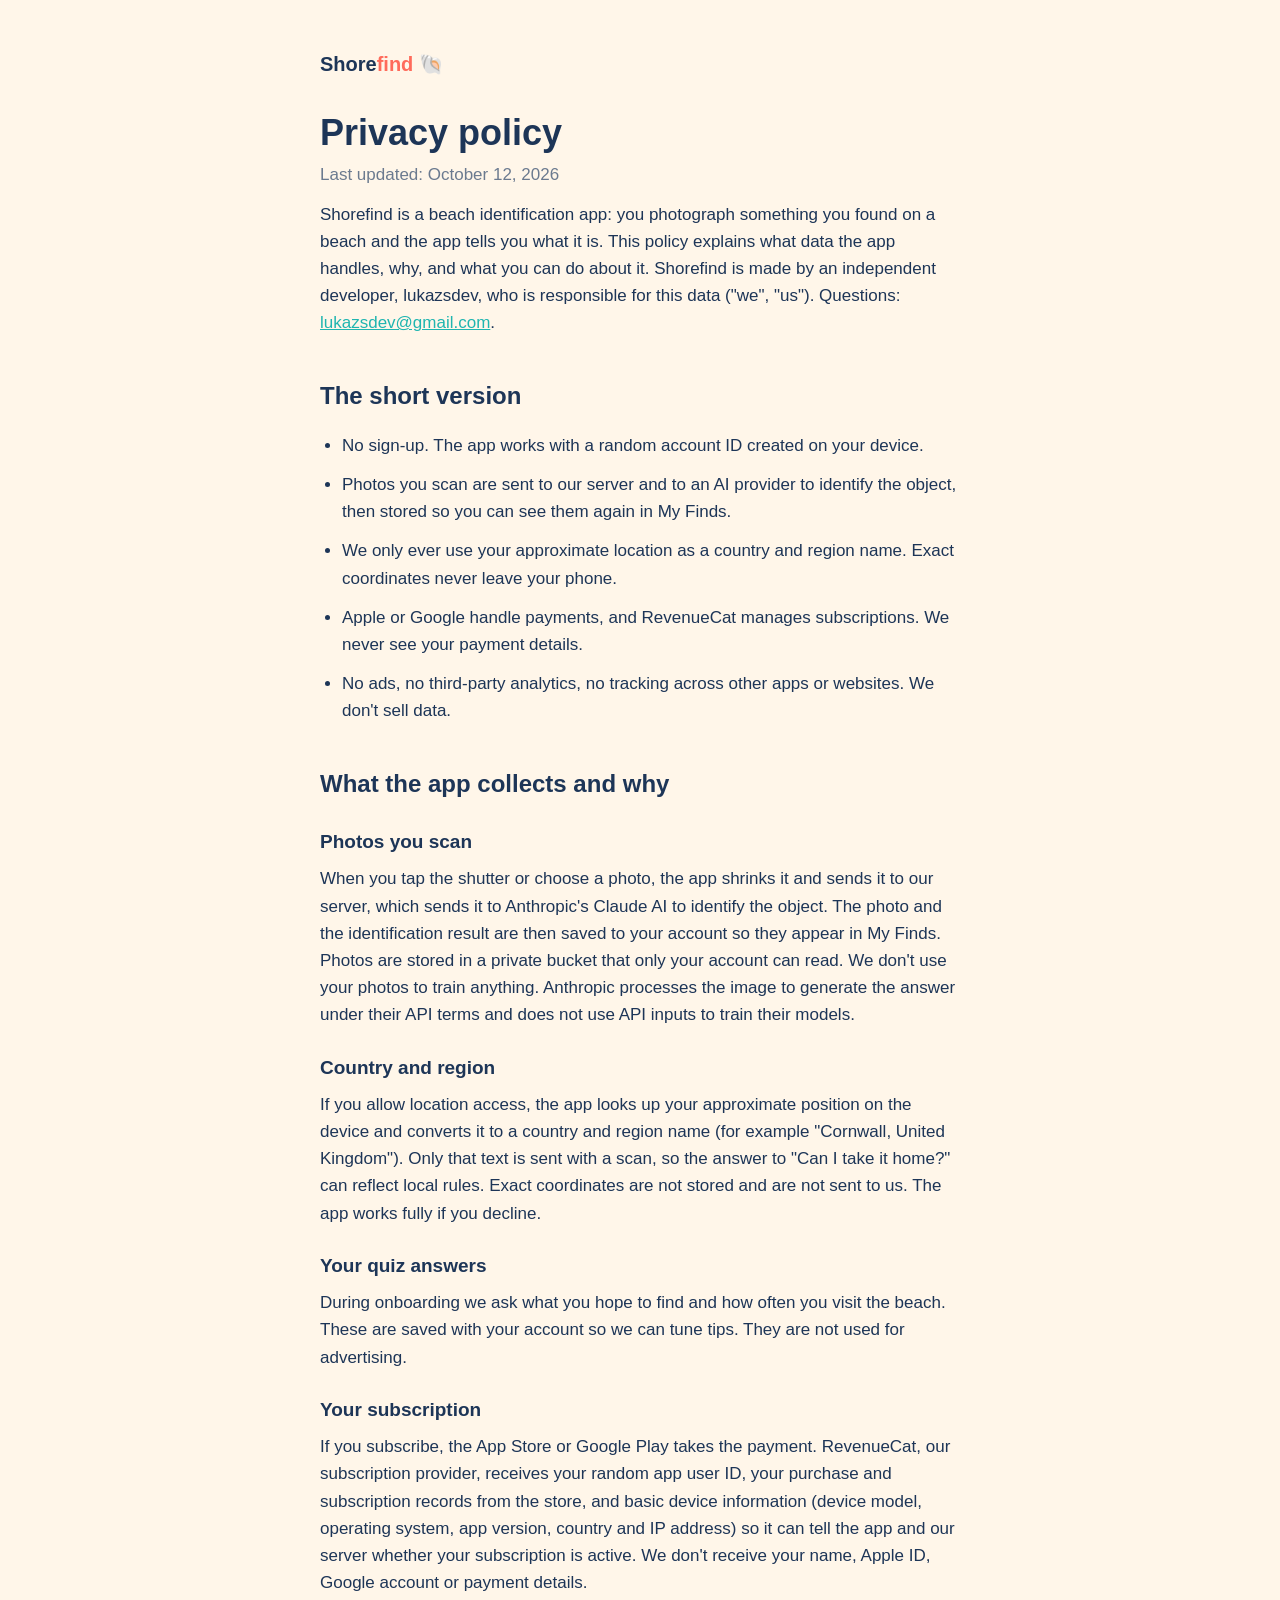
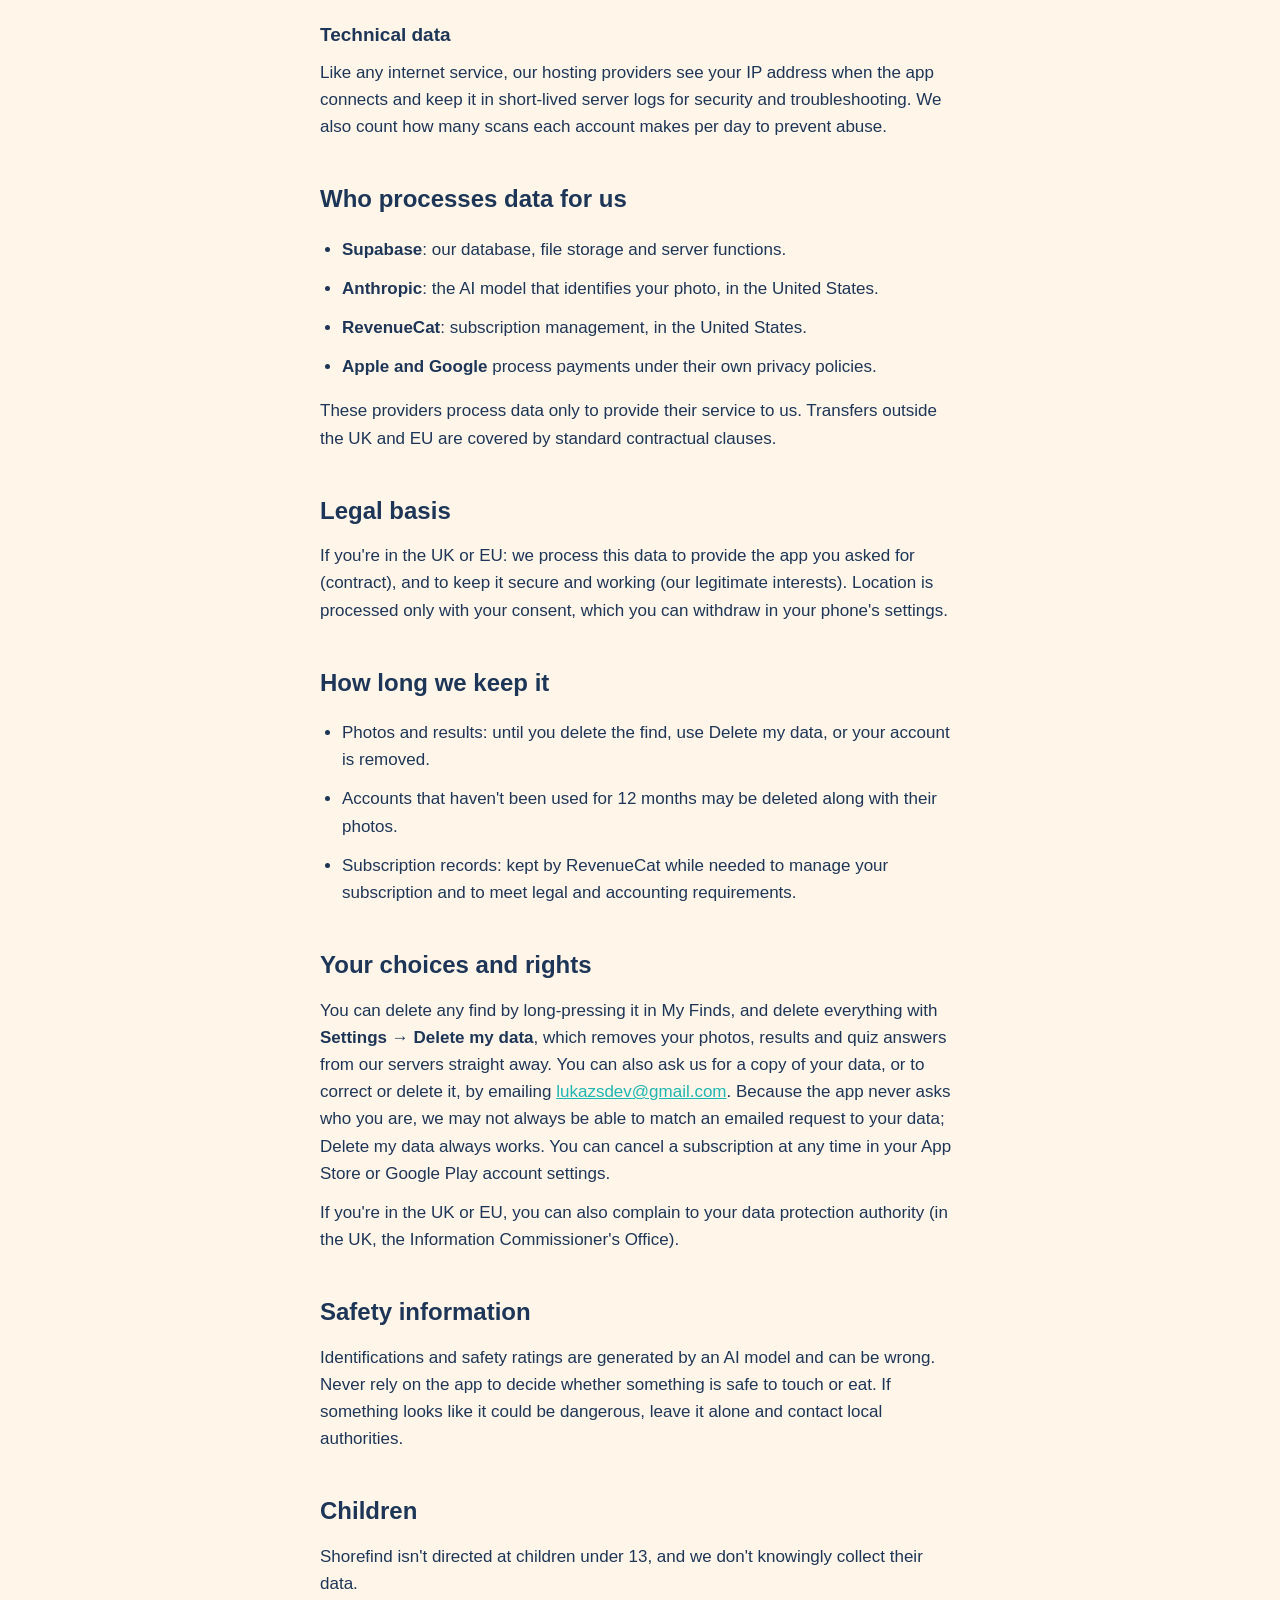
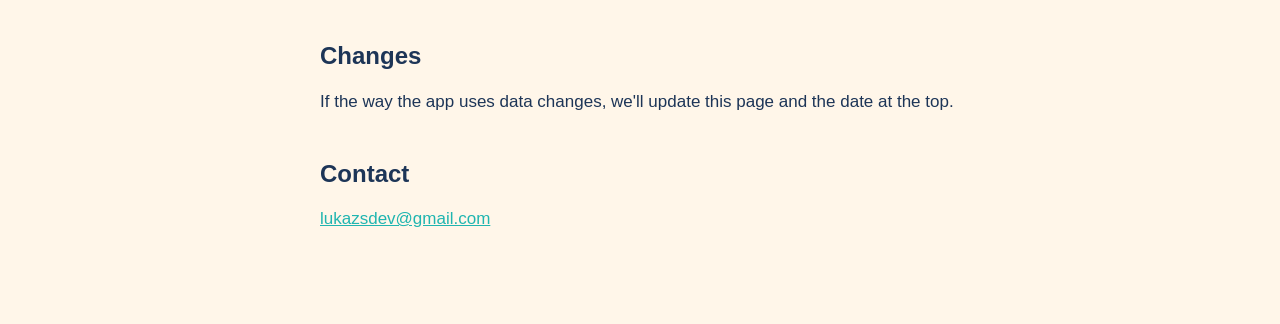
==== privacy/index.html @ d8ca5ec5 "Shorefind privacy policy, terms of use and support page Co-Authored-By: Claude Fable 5.1 <noreply@an" ====
<!doctype html>
<html lang="en">
  <head>
    <meta charset="utf-8" />
    <meta name="viewport" content="width=device-width, initial-scale=1" />
    <title>Privacy policy · Shorefind</title>
    <meta name="description" content="How the Shorefind app handles your data." />
    <link rel="stylesheet" href="../style.css" />
  </head>
  <body>
    <main>
      <p class="wordmark"><a href="../">Shore<span>find</span> 🐚</a></p>
      <h1>Privacy policy</h1>
      <p class="muted">Last updated: October 12, 2026</p>

      <p>
        Shorefind is a beach identification app: you photograph something you found on a beach and the app tells you what it is. This policy explains what data the app handles, why, and what you can do about it. Shorefind is made by an independent developer, lukazsdev, who is responsible for this data ("we", "us"). Questions: <a href="mailto:lukazsdev@gmail.com">lukazsdev@gmail.com</a>.
      </p>

      <h2>The short version</h2>
      <ul>
        <li>No sign-up. The app works with a random account ID created on your device.</li>
        <li>Photos you scan are sent to our server and to an AI provider to identify the object, then stored so you can see them again in My Finds.</li>
        <li>We only ever use your approximate location as a country and region name. Exact coordinates never leave your phone.</li>
        <li>Apple or Google handle payments, and RevenueCat manages subscriptions. We never see your payment details.</li>
        <li>No ads, no third-party analytics, no tracking across other apps or websites. We don't sell data.</li>
      </ul>

      <h2>What the app collects and why</h2>
      <h3>Photos you scan</h3>
      <p>
        When you tap the shutter or choose a photo, the app shrinks it and sends it to our server, which sends it to Anthropic's Claude AI to identify the object. The photo and the identification result are then saved to your account so they appear in My Finds. Photos are stored in a private bucket that only your account can read. We don't use your photos to train anything. Anthropic processes the image to generate the answer under their API terms and does not use API inputs to train their models.
      </p>
      <h3>Country and region</h3>
      <p>
        If you allow location access, the app looks up your approximate position on the device and converts it to a country and region name (for example "Cornwall, United Kingdom"). Only that text is sent with a scan, so the answer to "Can I take it home?" can reflect local rules. Exact coordinates are not stored and are not sent to us. The app works fully if you decline.
      </p>
      <h3>Your quiz answers</h3>
      <p>
        During onboarding we ask what you hope to find and how often you visit the beach. These are saved with your account so we can tune tips. They are not used for advertising.
      </p>
      <h3>Your subscription</h3>
      <p>
        If you subscribe, the App Store or Google Play takes the payment. RevenueCat, our subscription provider, receives your random app user ID, your purchase and subscription records from the store, and basic device information (device model, operating system, app version, country and IP address) so it can tell the app and our server whether your subscription is active. We don't receive your name, Apple ID, Google account or payment details.
      </p>
      <h3>Technical data</h3>
      <p>
        Like any internet service, our hosting providers see your IP address when the app connects and keep it in short-lived server logs for security and troubleshooting. We also count how many scans each account makes per day to prevent abuse.
      </p>

      <h2>Who processes data for us</h2>
      <ul>
        <li><strong>Supabase</strong>: our database, file storage and server functions.</li>
        <li><strong>Anthropic</strong>: the AI model that identifies your photo, in the United States.</li>
        <li><strong>RevenueCat</strong>: subscription management, in the United States.</li>
        <li><strong>Apple and Google</strong> process payments under their own privacy policies.</li>
      </ul>
      <p>These providers process data only to provide their service to us. Transfers outside the UK and EU are covered by standard contractual clauses.</p>

      <h2>Legal basis</h2>
      <p>If you're in the UK or EU: we process this data to provide the app you asked for (contract), and to keep it secure and working (our legitimate interests). Location is processed only with your consent, which you can withdraw in your phone's settings.</p>

      <h2>How long we keep it</h2>
      <ul>
        <li>Photos and results: until you delete the find, use Delete my data, or your account is removed.</li>
        <li>Accounts that haven't been used for 12 months may be deleted along with their photos.</li>
        <li>Subscription records: kept by RevenueCat while needed to manage your subscription and to meet legal and accounting requirements.</li>
      </ul>

      <h2>Your choices and rights</h2>
      <p>
        You can delete any find by long-pressing it in My Finds, and delete everything with <strong>Settings → Delete my data</strong>, which removes your photos, results and quiz answers from our servers straight away. You can also ask us for a copy of your data, or to correct or delete it, by emailing <a href="mailto:lukazsdev@gmail.com">lukazsdev@gmail.com</a>. Because the app never asks who you are, we may not always be able to match an emailed request to your data; Delete my data always works. You can cancel a subscription at any time in your App Store or Google Play account settings.
      </p>
      <p>If you're in the UK or EU, you can also complain to your data protection authority (in the UK, the Information Commissioner's Office).</p>

      <h2>Safety information</h2>
      <p>Identifications and safety ratings are generated by an AI model and can be wrong. Never rely on the app to decide whether something is safe to touch or eat. If something looks like it could be dangerous, leave it alone and contact local authorities.</p>

      <h2>Children</h2>
      <p>Shorefind isn't directed at children under 13, and we don't knowingly collect their data.</p>

      <h2>Changes</h2>
      <p>If the way the app uses data changes, we'll update this page and the date at the top.</p>

      <h2>Contact</h2>
      <p><a href="mailto:lukazsdev@gmail.com">lukazsdev@gmail.com</a></p>
    </main>
  </body>
</html>
---- style.css ----
/* Static pages for GitHub Pages: Shorefind privacy policy, terms and support. */
:root {
  color-scheme: light dark;
  --background: #fff6e9;
  --text: #1d3557;
  --muted: #6b7a8f;
  --accent: #ff6b5b;
  --accent2: #1fb5b0;
  --border: #eee3d2;
}
@media (prefers-color-scheme: dark) {
  :root {
    --background: #14203a;
    --text: #fff6e9;
    --muted: #a9b4c4;
    --accent: #ff8a7d;
    --accent2: #3fd0cb;
    --border: #2b3a5c;
  }
}
* { box-sizing: border-box; }
body {
  margin: 0;
  background: var(--background);
  color: var(--text);
  font: 17px/1.6 -apple-system, BlinkMacSystemFont, 'Segoe UI', Roboto, Helvetica, Arial, sans-serif;
}
main { max-width: 680px; margin: 0 auto; padding: 48px 20px 80px; }
.wordmark { font-weight: 800; font-size: 20px; margin: 0 0 32px; }
.wordmark a { color: var(--text); text-decoration: none; }
.wordmark span { color: var(--accent); }
h1 { font-size: 36px; line-height: 1.15; margin: 0 0 8px; }
h2 { font-size: 24px; margin: 40px 0 12px; }
h3 { font-size: 19px; margin: 24px 0 8px; }
p, li { margin: 0 0 12px; }
ul { padding-left: 22px; }
a { color: var(--accent2); }
.muted { color: var(--muted); }
.links { display: flex; gap: 16px; flex-wrap: wrap; margin-top: 24px; }
.links a { font-weight: 700; }
hr { border: 0; border-top: 1px solid var(--border); margin: 40px 0; }
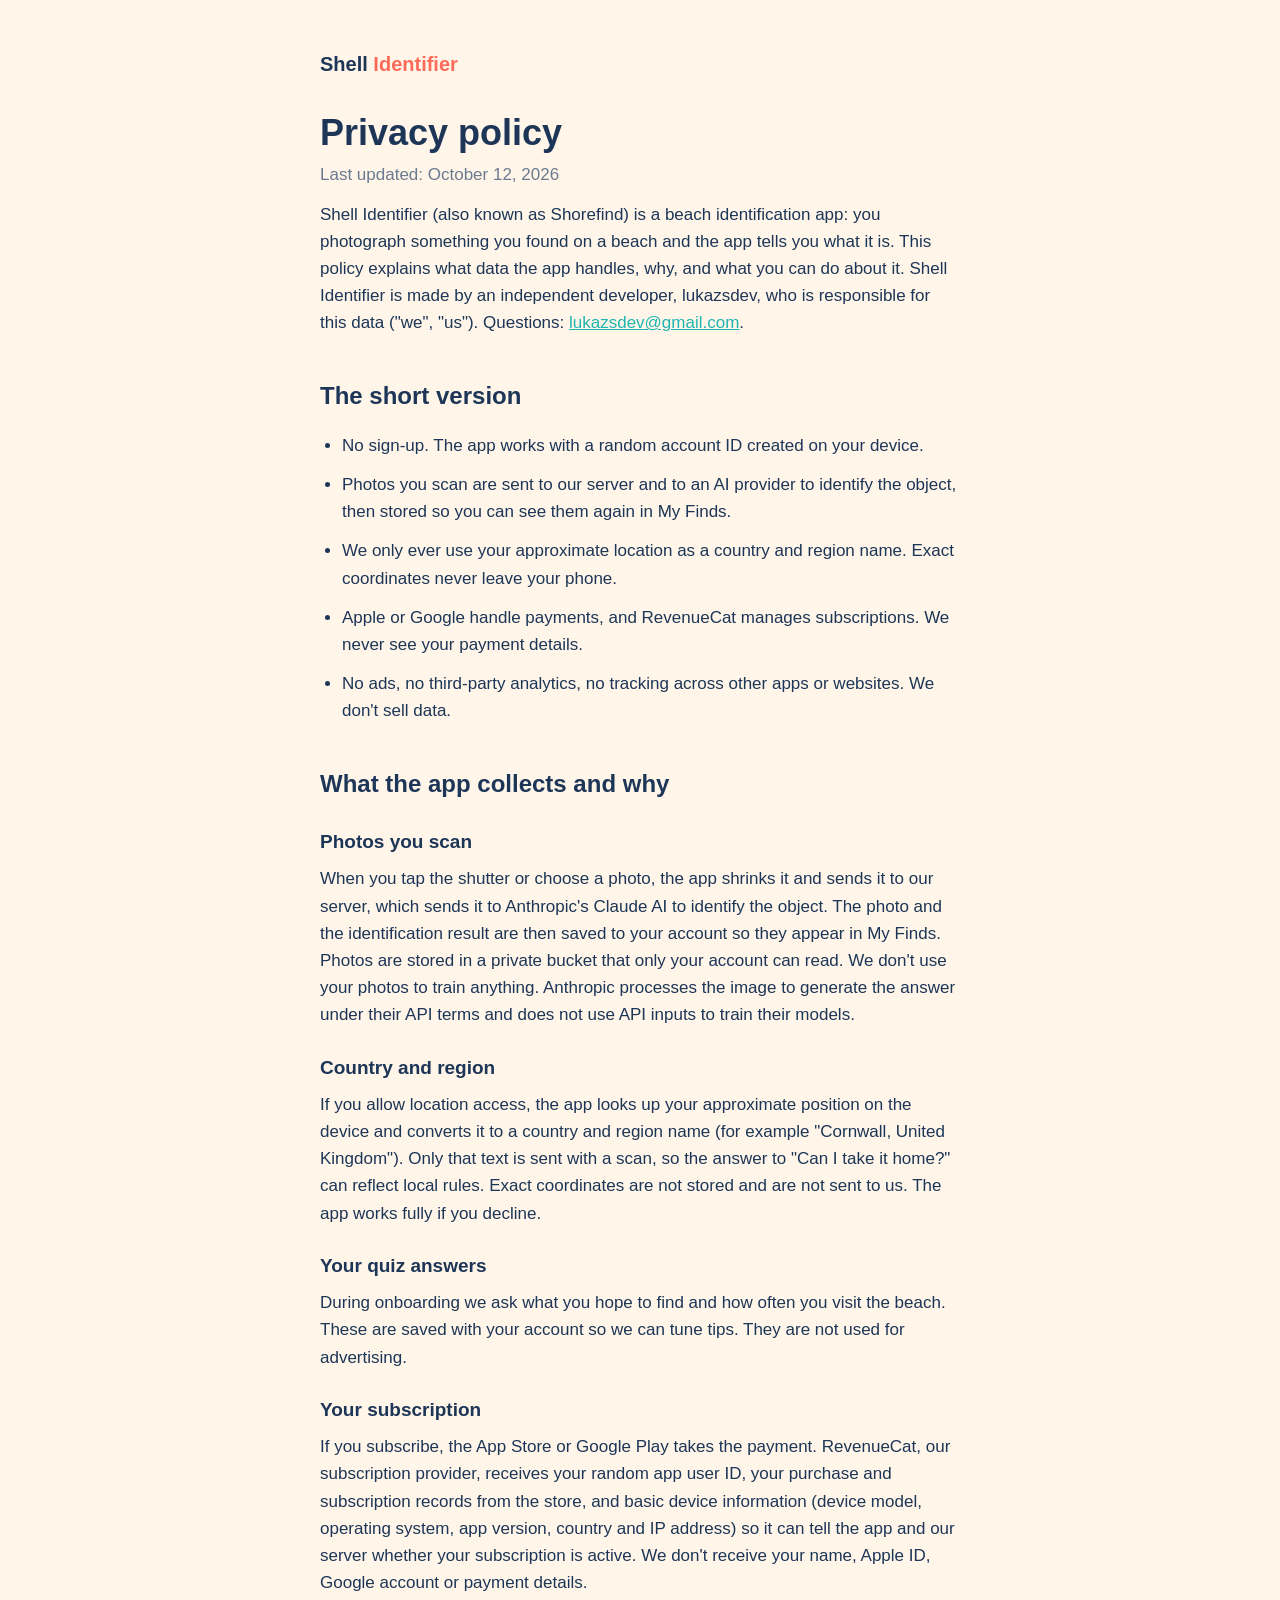
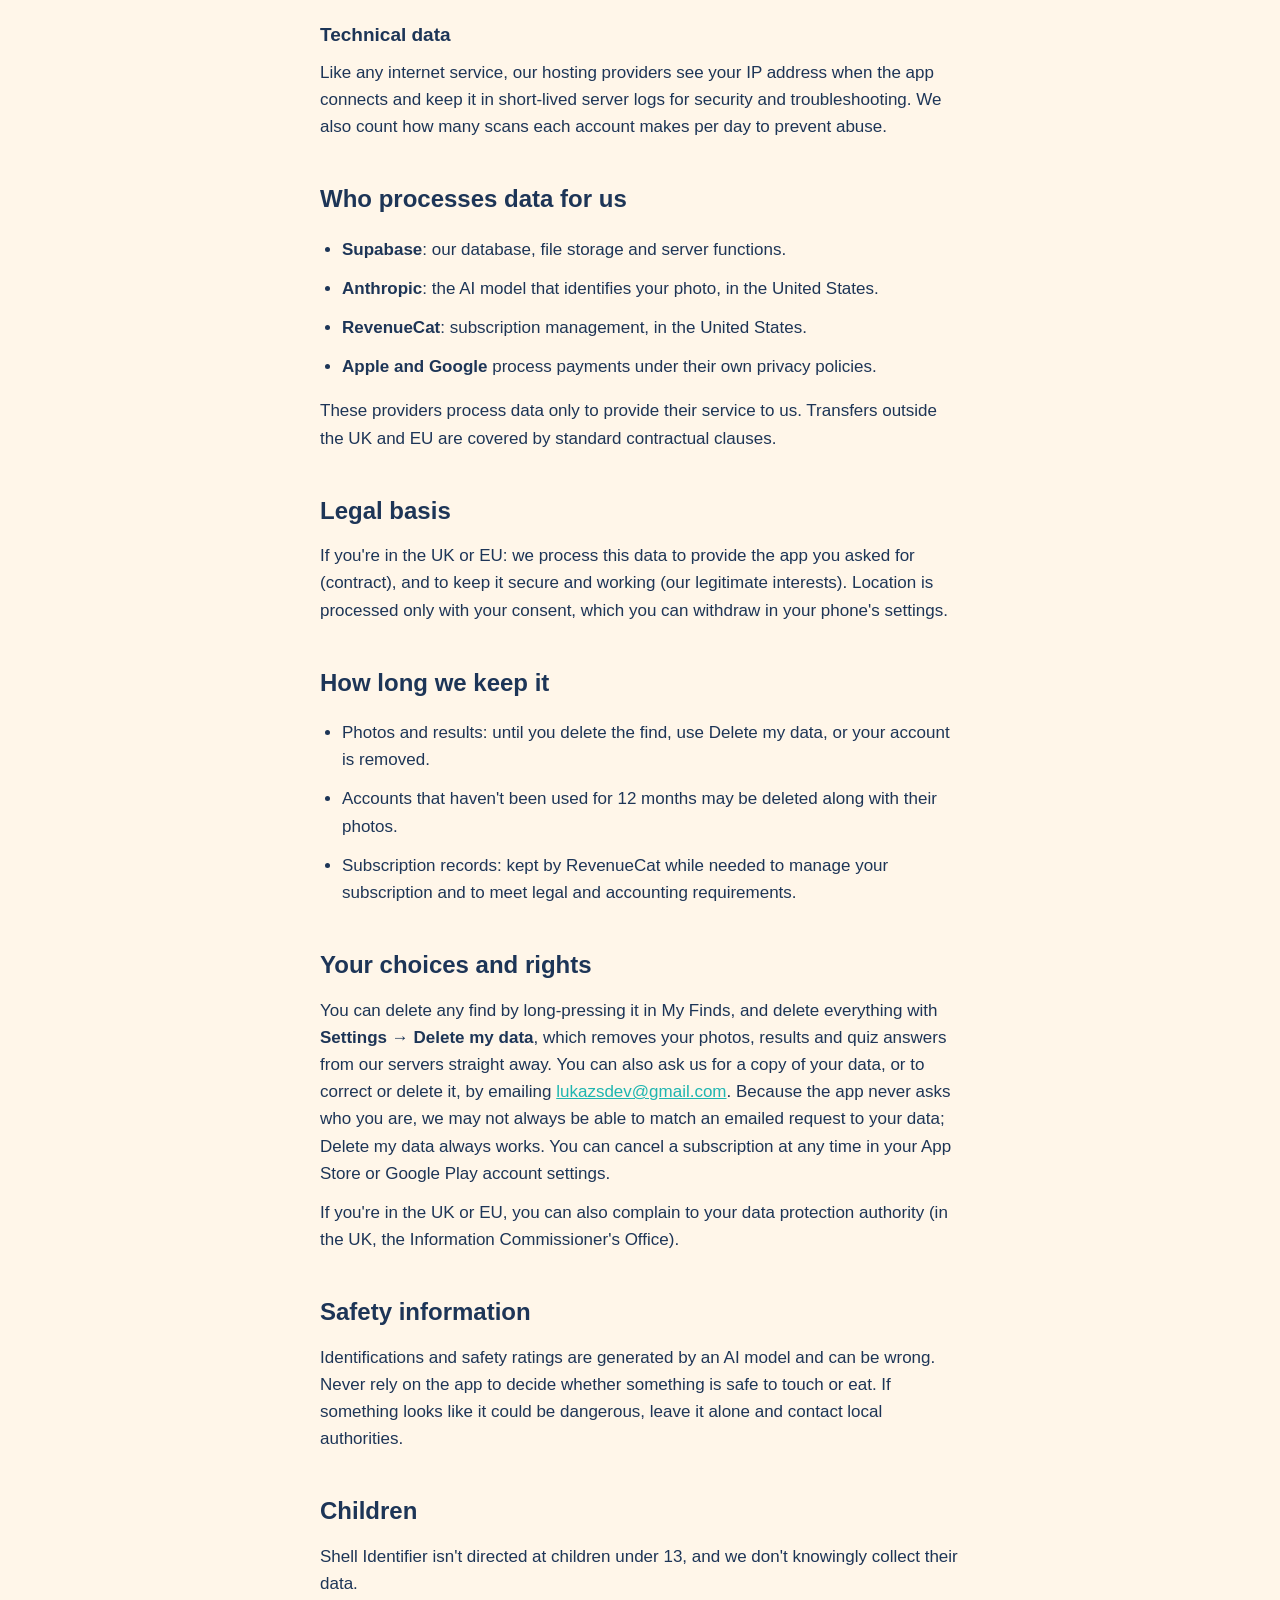
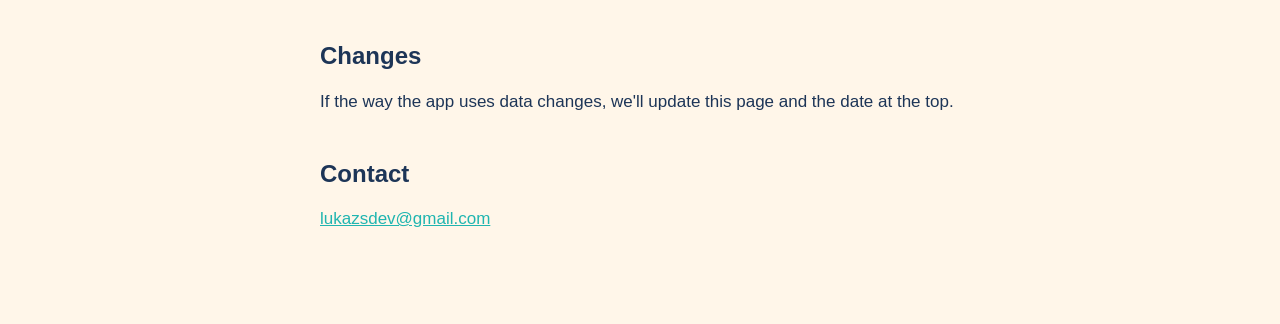
==== commit 4896f0d4: "Rename to Shell Identifier (formerly Shorefind) Co-Authored-By: Claude Fable 5.1 <noreply@anthropic." ====
--- a/privacy/index.html
+++ b/privacy/index.html
@@ -3,18 +3,18 @@
   <head>
     <meta charset="utf-8" />
     <meta name="viewport" content="width=device-width, initial-scale=1" />
-    <title>Privacy policy · Shorefind</title>
-    <meta name="description" content="How the Shorefind app handles your data." />
+    <title>Privacy policy · Shell Identifier</title>
+    <meta name="description" content="How the Shell Identifier app handles your data." />
     <link rel="stylesheet" href="../style.css" />
   </head>
   <body>
     <main>
-      <p class="wordmark"><a href="../">Shore<span>find</span> 🐚</a></p>
+      <p class="wordmark"><a href="../">Shell <span>Identifier</span></a></p>
       <h1>Privacy policy</h1>
       <p class="muted">Last updated: October 12, 2026</p>
 
       <p>
-        Shorefind is a beach identification app: you photograph something you found on a beach and the app tells you what it is. This policy explains what data the app handles, why, and what you can do about it. Shorefind is made by an independent developer, lukazsdev, who is responsible for this data ("we", "us"). Questions: <a href="mailto:lukazsdev@gmail.com">lukazsdev@gmail.com</a>.
+        Shell Identifier (also known as Shorefind) is a beach identification app: you photograph something you found on a beach and the app tells you what it is. This policy explains what data the app handles, why, and what you can do about it. Shell Identifier is made by an independent developer, lukazsdev, who is responsible for this data ("we", "us"). Questions: <a href="mailto:lukazsdev@gmail.com">lukazsdev@gmail.com</a>.
       </p>
 
       <h2>The short version</h2>
@@ -77,7 +77,7 @@
       <p>Identifications and safety ratings are generated by an AI model and can be wrong. Never rely on the app to decide whether something is safe to touch or eat. If something looks like it could be dangerous, leave it alone and contact local authorities.</p>
 
       <h2>Children</h2>
-      <p>Shorefind isn't directed at children under 13, and we don't knowingly collect their data.</p>
+      <p>Shell Identifier isn't directed at children under 13, and we don't knowingly collect their data.</p>
 
       <h2>Changes</h2>
       <p>If the way the app uses data changes, we'll update this page and the date at the top.</p>
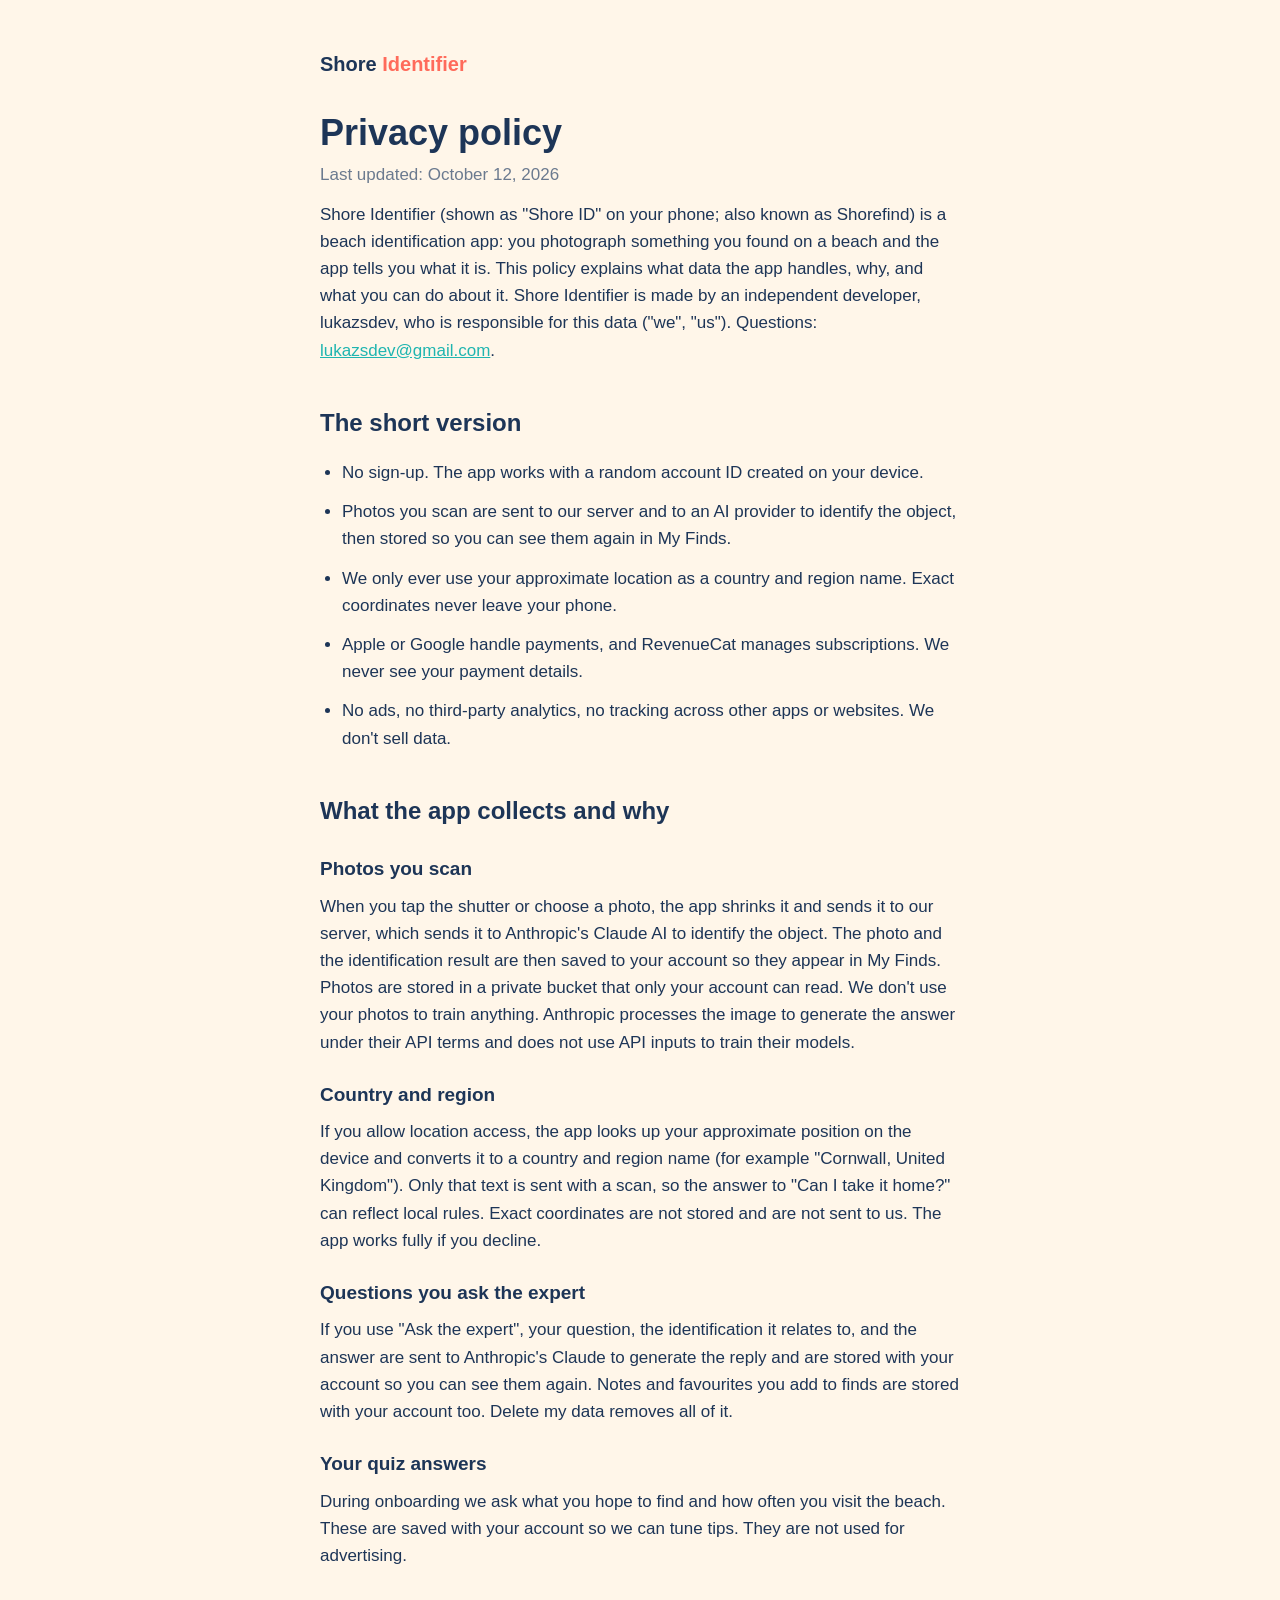
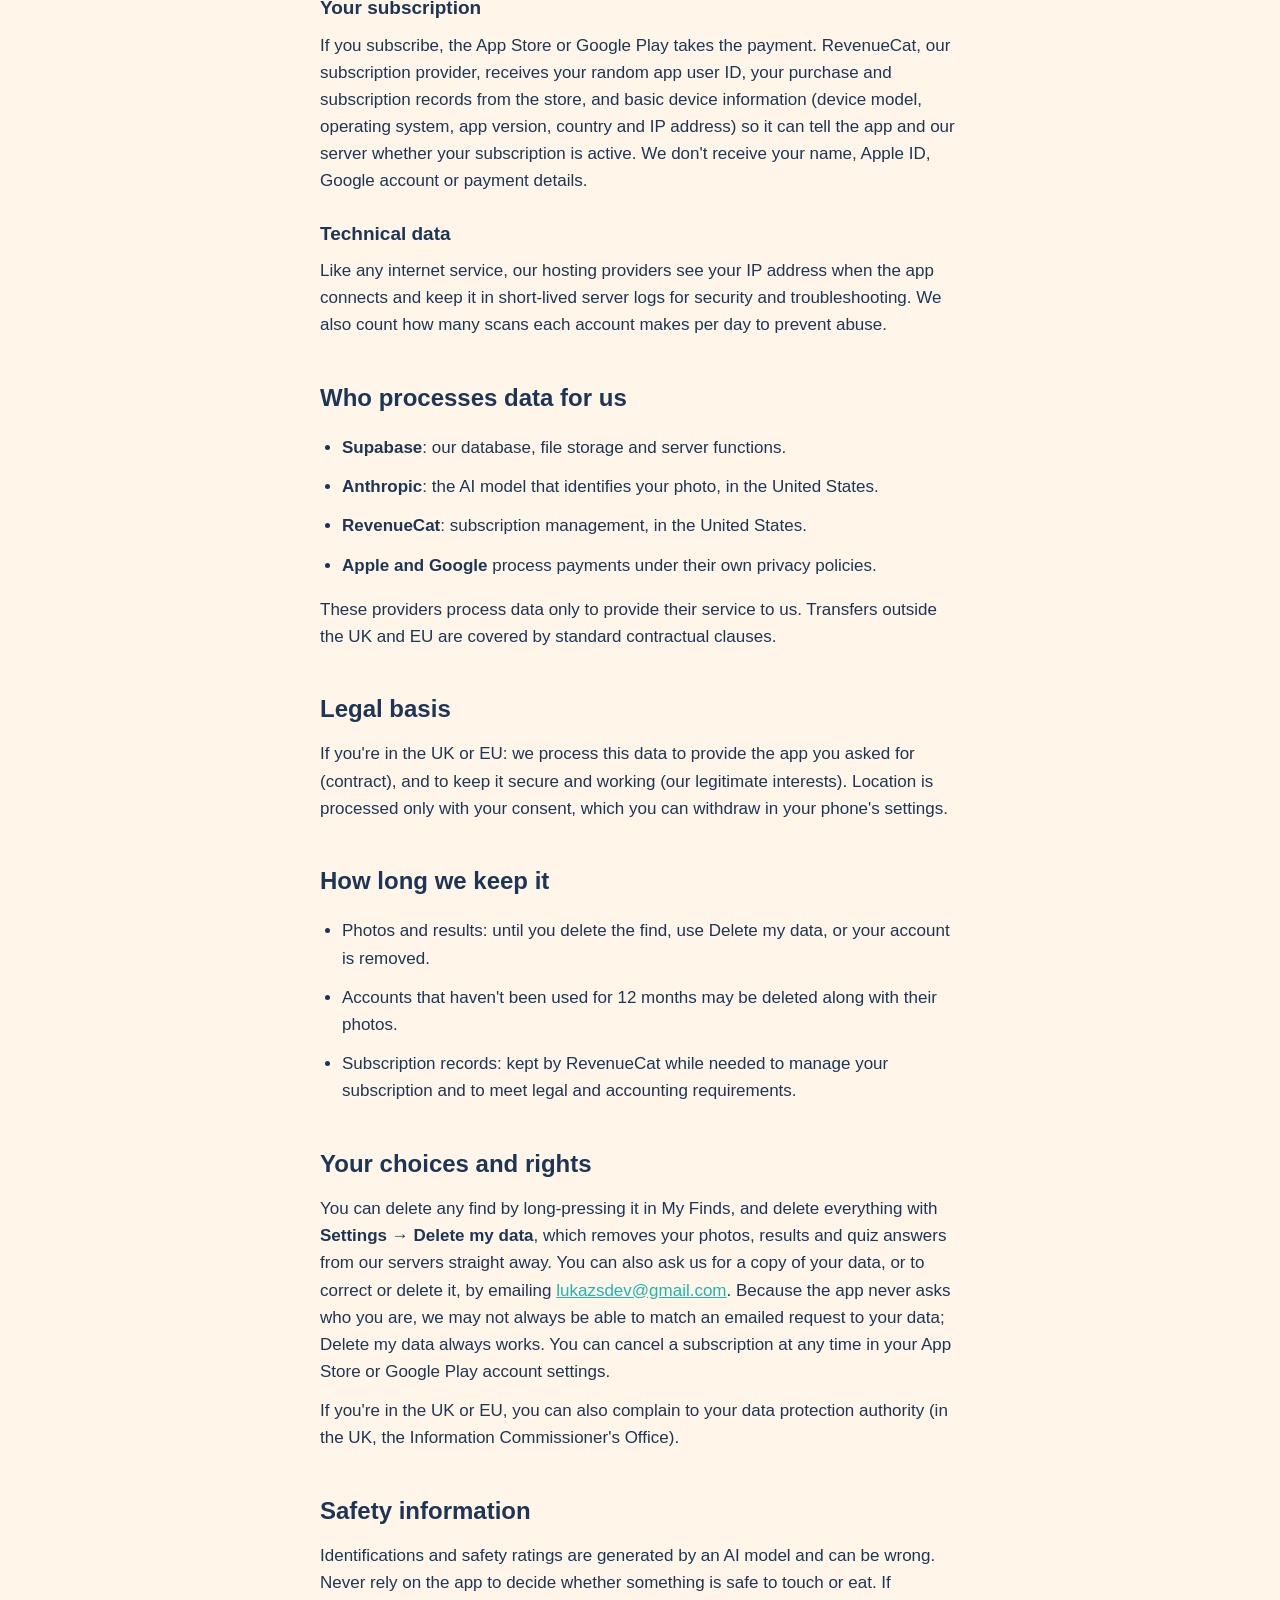
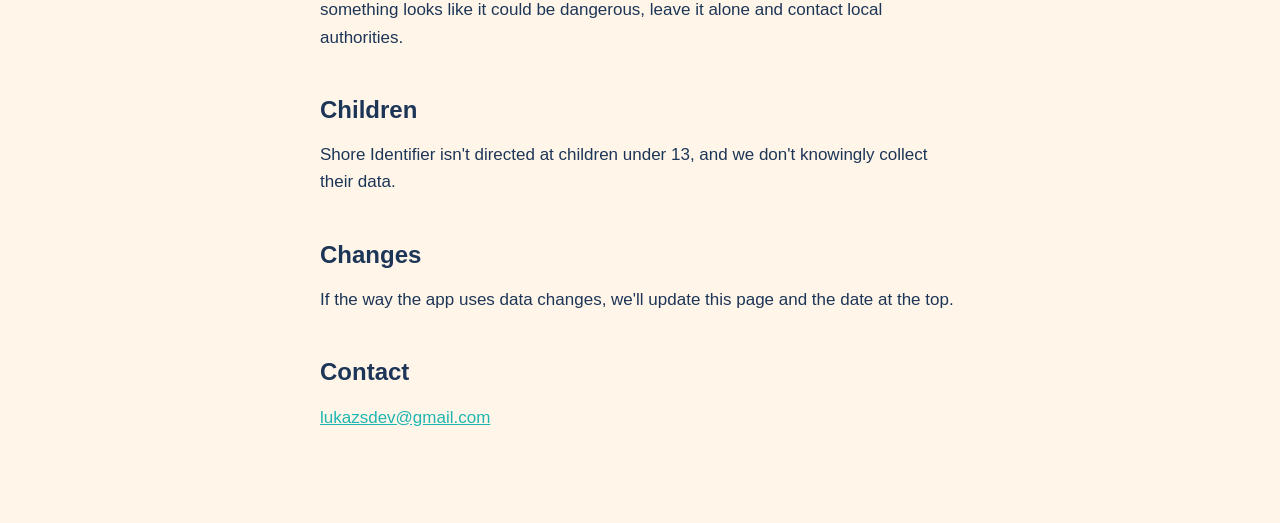
==== commit bbabfafb: "Rename to Shore Identifier / Shore ID; document expert chat, notes and favourites Co-Authored-By: Cl" ====
--- a/privacy/index.html
+++ b/privacy/index.html
@@ -3,18 +3,18 @@
   <head>
     <meta charset="utf-8" />
     <meta name="viewport" content="width=device-width, initial-scale=1" />
-    <title>Privacy policy · Shell Identifier</title>
-    <meta name="description" content="How the Shell Identifier app handles your data." />
+    <title>Privacy policy · Shore Identifier</title>
+    <meta name="description" content="How the Shore Identifier (Shore ID) app handles your data." />
     <link rel="stylesheet" href="../style.css" />
   </head>
   <body>
     <main>
-      <p class="wordmark"><a href="../">Shell <span>Identifier</span></a></p>
+      <p class="wordmark"><a href="../">Shore <span>Identifier</span></a></p>
       <h1>Privacy policy</h1>
       <p class="muted">Last updated: October 12, 2026</p>
 
       <p>
-        Shell Identifier (also known as Shorefind) is a beach identification app: you photograph something you found on a beach and the app tells you what it is. This policy explains what data the app handles, why, and what you can do about it. Shell Identifier is made by an independent developer, lukazsdev, who is responsible for this data ("we", "us"). Questions: <a href="mailto:lukazsdev@gmail.com">lukazsdev@gmail.com</a>.
+        Shore Identifier (shown as "Shore ID" on your phone; also known as Shorefind) is a beach identification app: you photograph something you found on a beach and the app tells you what it is. This policy explains what data the app handles, why, and what you can do about it. Shore Identifier is made by an independent developer, lukazsdev, who is responsible for this data ("we", "us"). Questions: <a href="mailto:lukazsdev@gmail.com">lukazsdev@gmail.com</a>.
       </p>
 
       <h2>The short version</h2>
@@ -34,6 +34,10 @@
       <h3>Country and region</h3>
       <p>
         If you allow location access, the app looks up your approximate position on the device and converts it to a country and region name (for example "Cornwall, United Kingdom"). Only that text is sent with a scan, so the answer to "Can I take it home?" can reflect local rules. Exact coordinates are not stored and are not sent to us. The app works fully if you decline.
+      </p>
+      <h3>Questions you ask the expert</h3>
+      <p>
+        If you use "Ask the expert", your question, the identification it relates to, and the answer are sent to Anthropic's Claude to generate the reply and are stored with your account so you can see them again. Notes and favourites you add to finds are stored with your account too. Delete my data removes all of it.
       </p>
       <h3>Your quiz answers</h3>
       <p>
@@ -77,7 +81,7 @@
       <p>Identifications and safety ratings are generated by an AI model and can be wrong. Never rely on the app to decide whether something is safe to touch or eat. If something looks like it could be dangerous, leave it alone and contact local authorities.</p>
 
       <h2>Children</h2>
-      <p>Shell Identifier isn't directed at children under 13, and we don't knowingly collect their data.</p>
+      <p>Shore Identifier isn't directed at children under 13, and we don't knowingly collect their data.</p>
 
       <h2>Changes</h2>
       <p>If the way the app uses data changes, we'll update this page and the date at the top.</p>
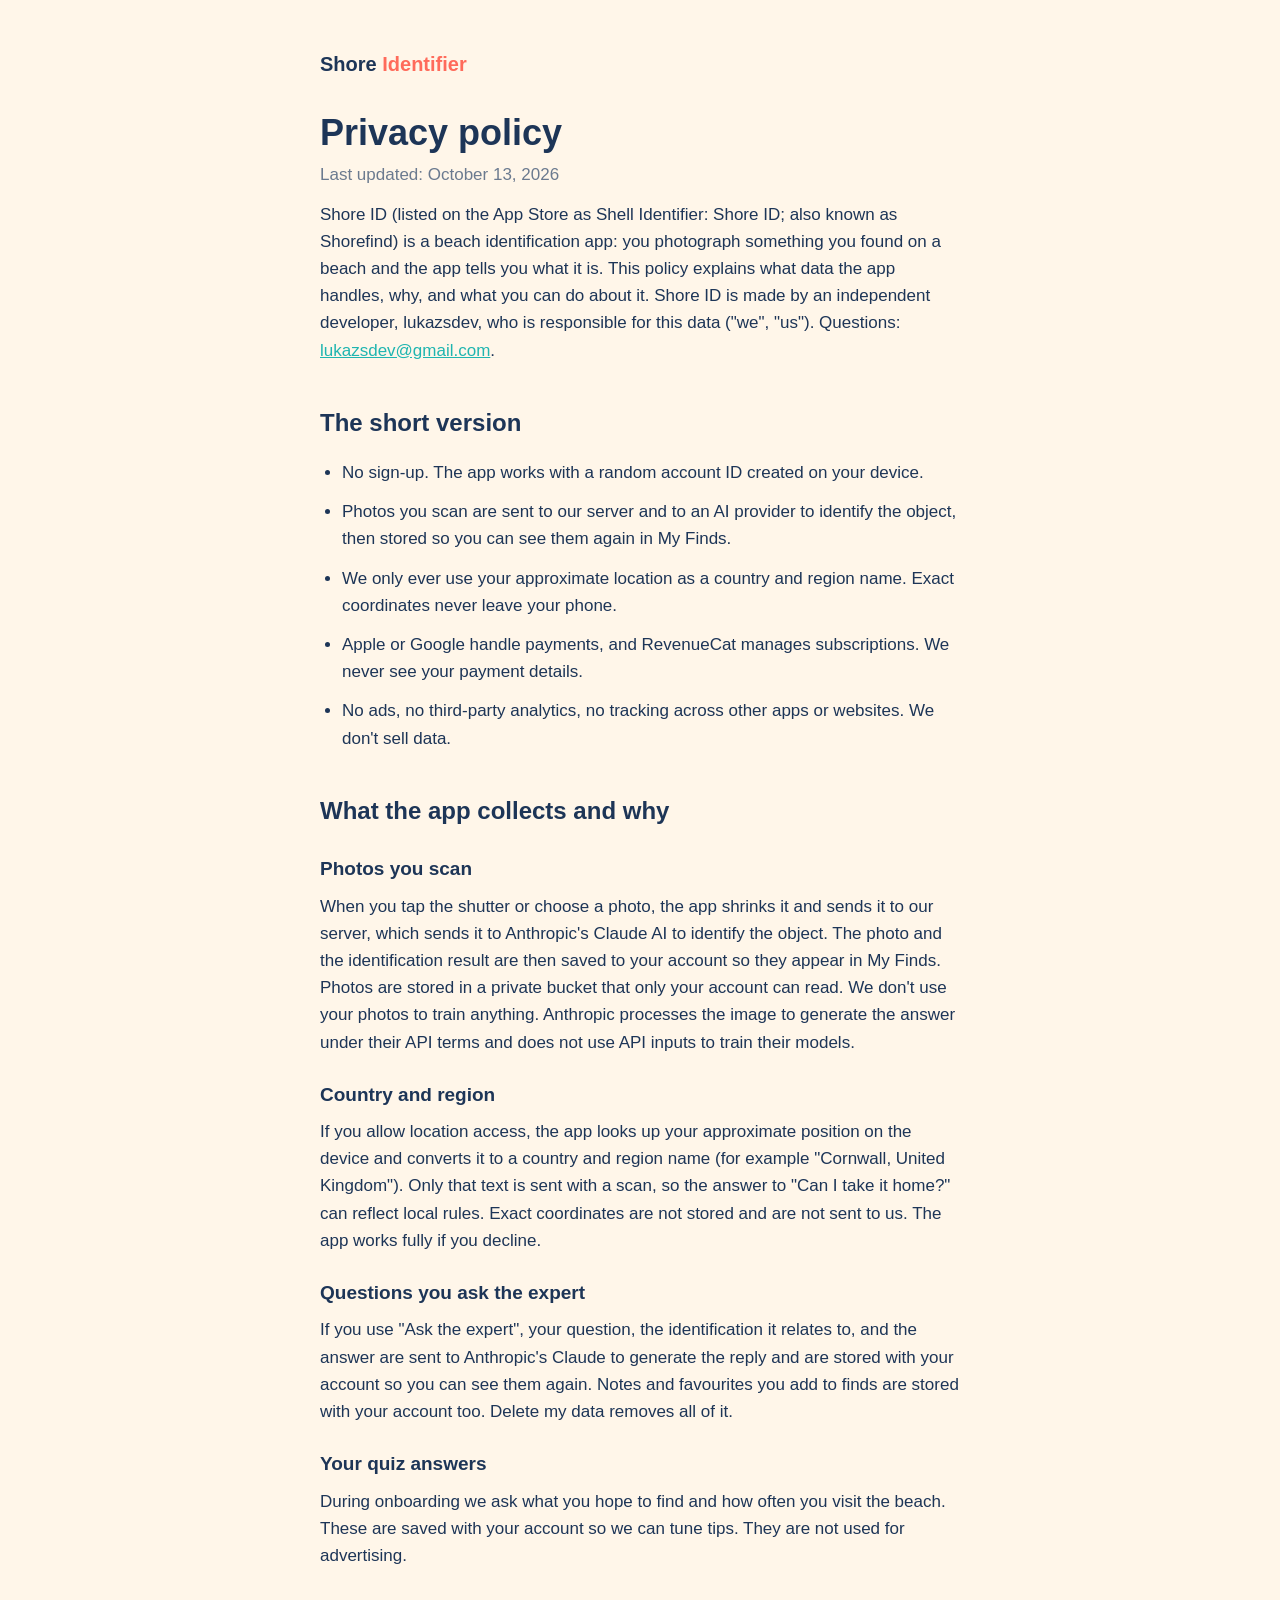
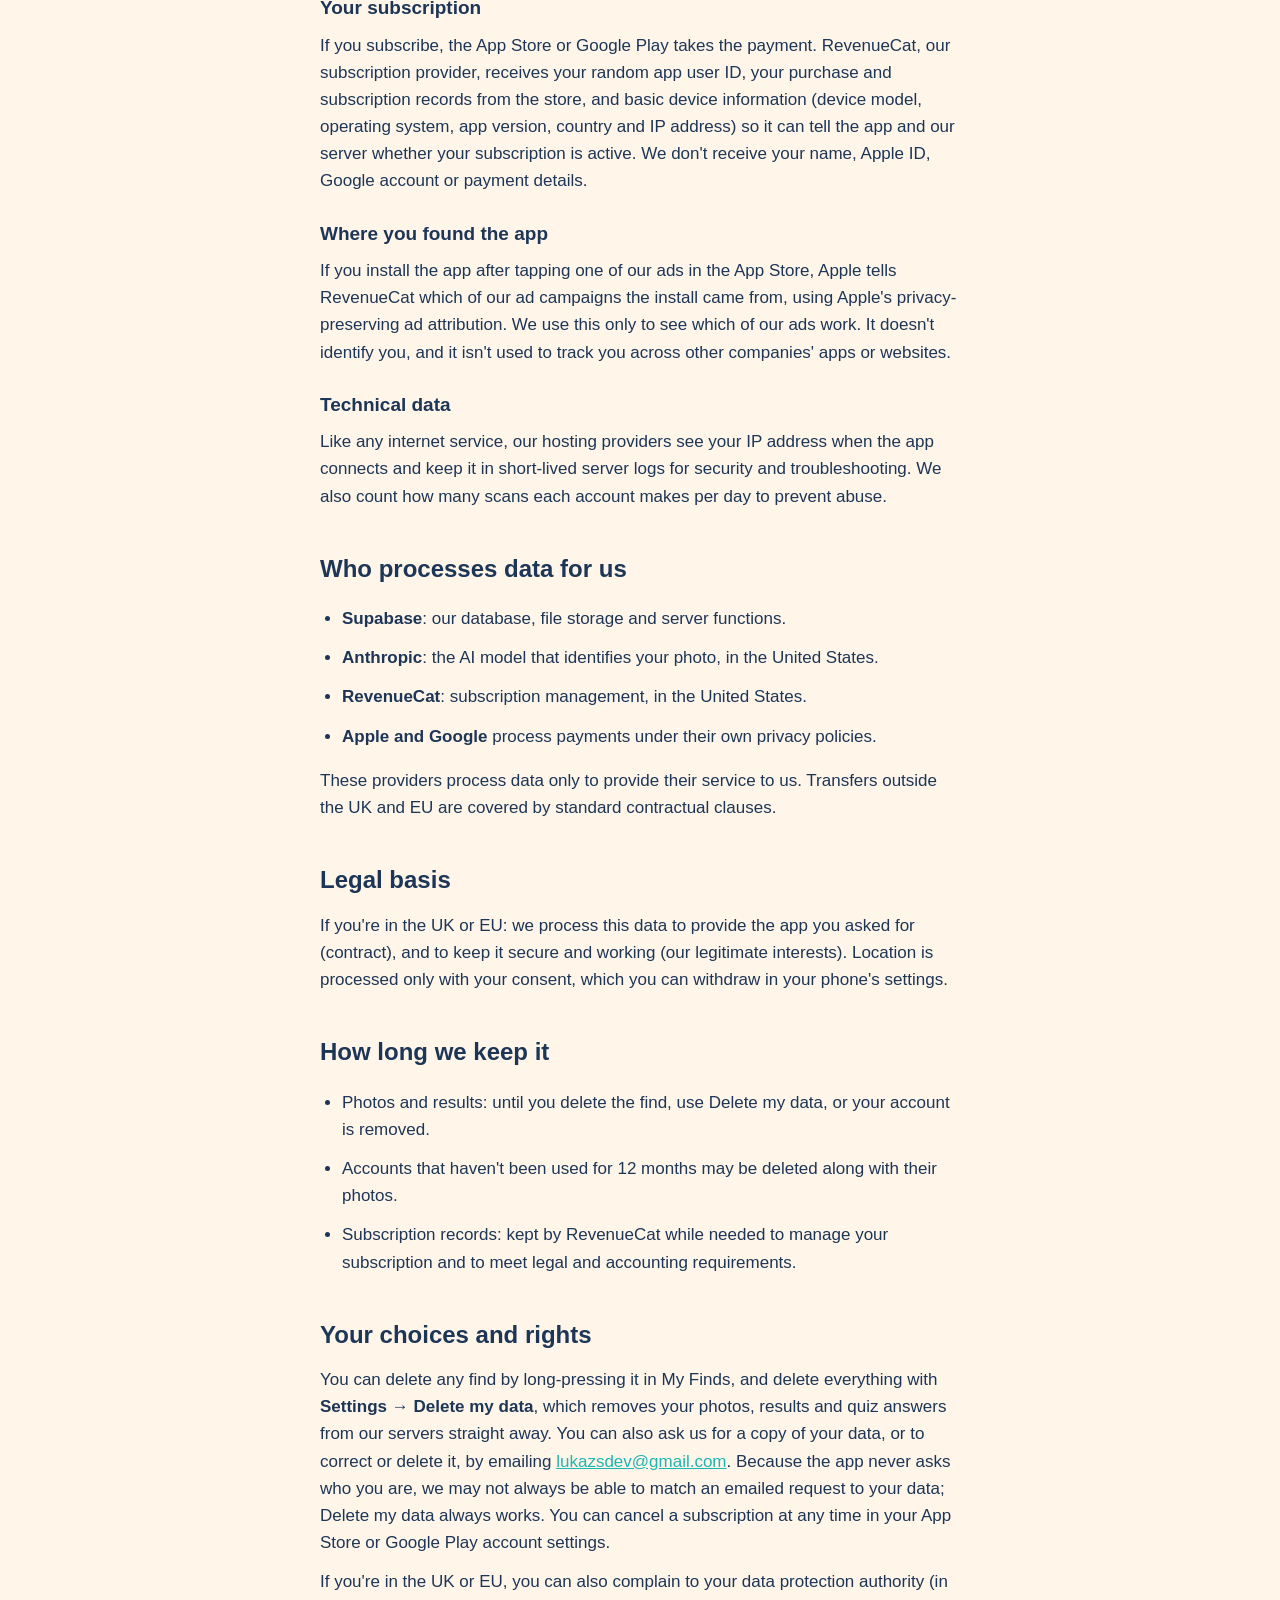
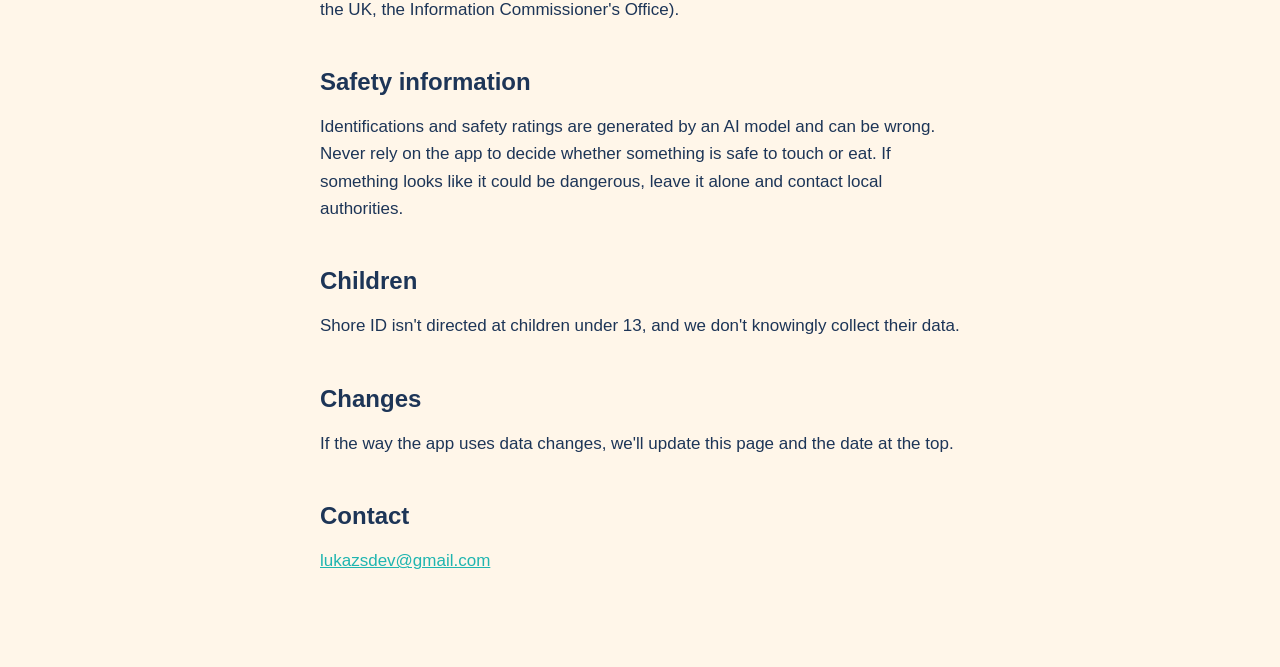
==== commit 91f6a8e4: "List the app as Shell Identifier: Shore ID; explain Apple Ads attribution Co-Authored-By: Claude Opu" ====
--- a/privacy/index.html
+++ b/privacy/index.html
@@ -3,18 +3,18 @@
   <head>
     <meta charset="utf-8" />
     <meta name="viewport" content="width=device-width, initial-scale=1" />
-    <title>Privacy policy · Shore Identifier</title>
-    <meta name="description" content="How the Shore Identifier (Shore ID) app handles your data." />
+    <title>Privacy policy · Shore ID</title>
+    <meta name="description" content="How the Shore ID app (Shell Identifier: Shore ID) handles your data." />
     <link rel="stylesheet" href="../style.css" />
   </head>
   <body>
     <main>
       <p class="wordmark"><a href="../">Shore <span>Identifier</span></a></p>
       <h1>Privacy policy</h1>
-      <p class="muted">Last updated: October 12, 2026</p>
+      <p class="muted">Last updated: October 13, 2026</p>
 
       <p>
-        Shore Identifier (shown as "Shore ID" on your phone; also known as Shorefind) is a beach identification app: you photograph something you found on a beach and the app tells you what it is. This policy explains what data the app handles, why, and what you can do about it. Shore Identifier is made by an independent developer, lukazsdev, who is responsible for this data ("we", "us"). Questions: <a href="mailto:lukazsdev@gmail.com">lukazsdev@gmail.com</a>.
+        Shore ID (listed on the App Store as Shell Identifier: Shore ID; also known as Shorefind) is a beach identification app: you photograph something you found on a beach and the app tells you what it is. This policy explains what data the app handles, why, and what you can do about it. Shore ID is made by an independent developer, lukazsdev, who is responsible for this data ("we", "us"). Questions: <a href="mailto:lukazsdev@gmail.com">lukazsdev@gmail.com</a>.
       </p>
 
       <h2>The short version</h2>
@@ -46,6 +46,10 @@
       <h3>Your subscription</h3>
       <p>
         If you subscribe, the App Store or Google Play takes the payment. RevenueCat, our subscription provider, receives your random app user ID, your purchase and subscription records from the store, and basic device information (device model, operating system, app version, country and IP address) so it can tell the app and our server whether your subscription is active. We don't receive your name, Apple ID, Google account or payment details.
+      </p>
+      <h3>Where you found the app</h3>
+      <p>
+        If you install the app after tapping one of our ads in the App Store, Apple tells RevenueCat which of our ad campaigns the install came from, using Apple's privacy-preserving ad attribution. We use this only to see which of our ads work. It doesn't identify you, and it isn't used to track you across other companies' apps or websites.
       </p>
       <h3>Technical data</h3>
       <p>
@@ -81,7 +85,7 @@
       <p>Identifications and safety ratings are generated by an AI model and can be wrong. Never rely on the app to decide whether something is safe to touch or eat. If something looks like it could be dangerous, leave it alone and contact local authorities.</p>
 
       <h2>Children</h2>
-      <p>Shore Identifier isn't directed at children under 13, and we don't knowingly collect their data.</p>
+      <p>Shore ID isn't directed at children under 13, and we don't knowingly collect their data.</p>
 
       <h2>Changes</h2>
       <p>If the way the app uses data changes, we'll update this page and the date at the top.</p>
